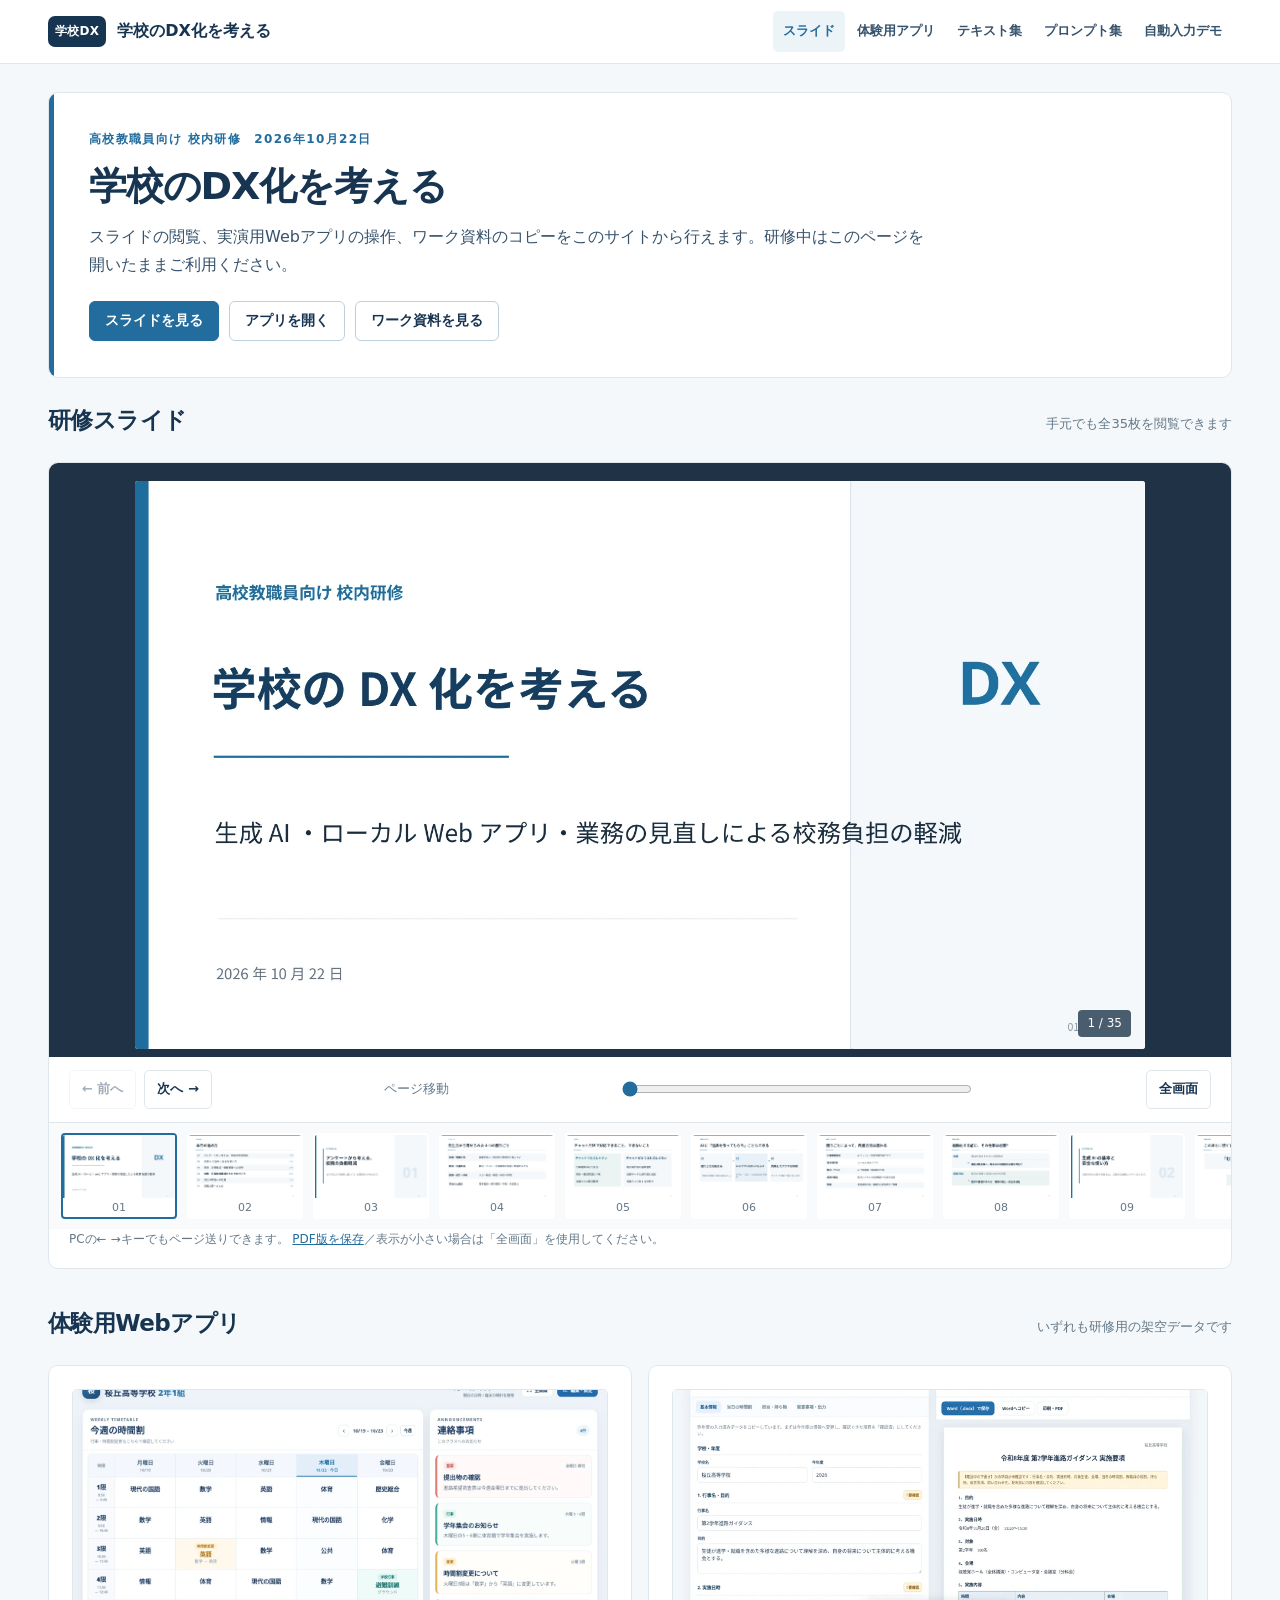
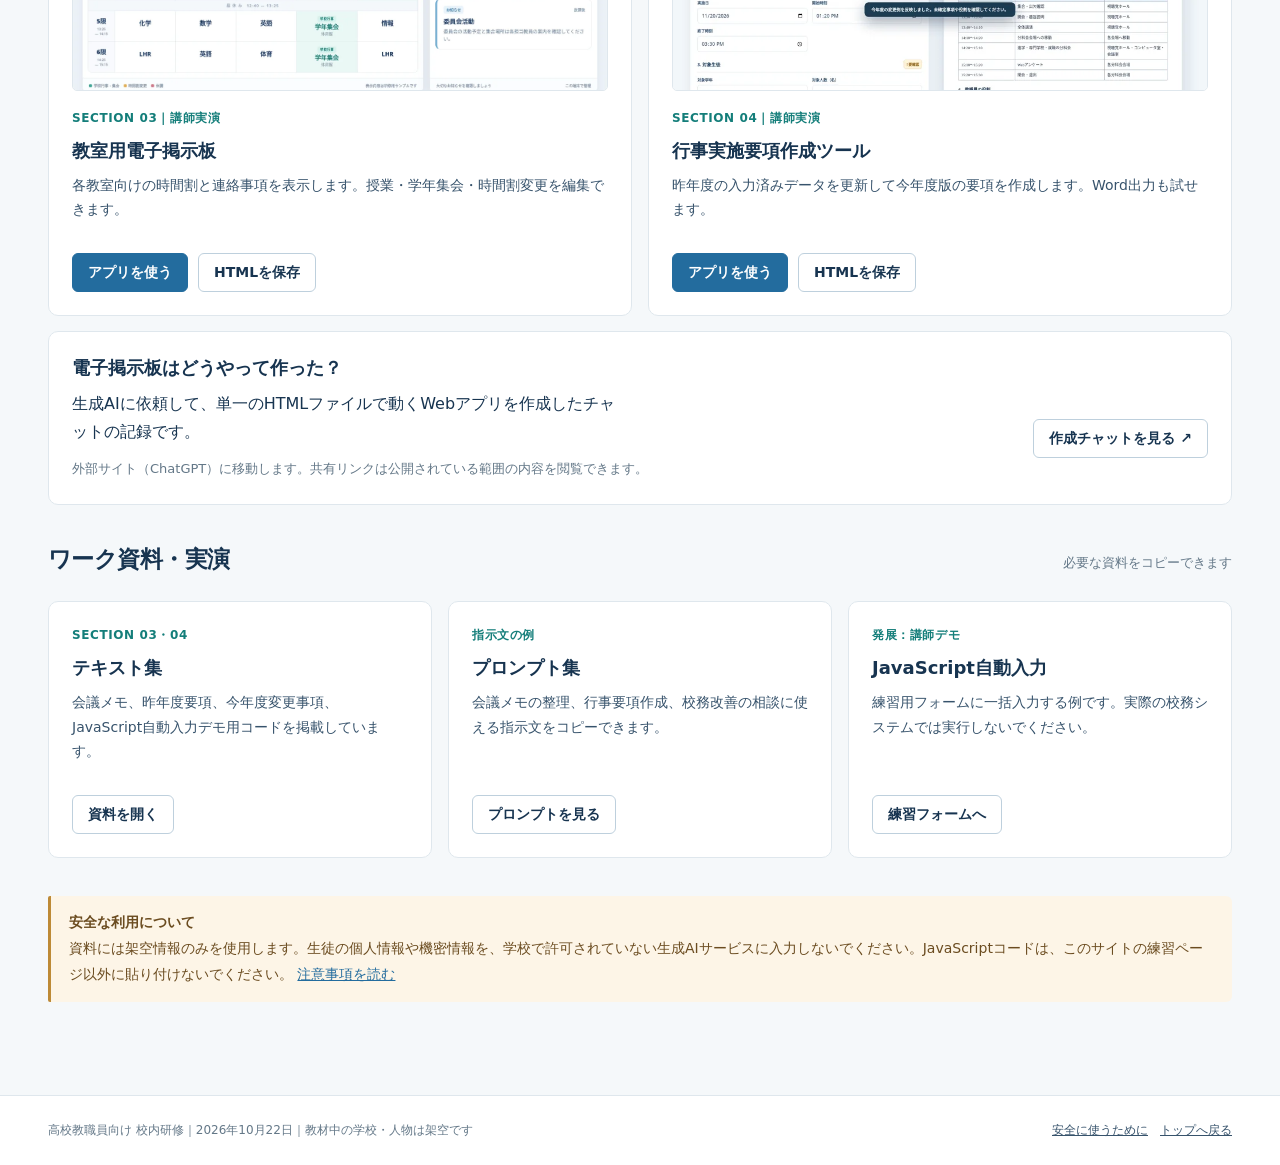
==== index.html @ 1e780a1a "Add files via upload" ====
<!doctype html><html lang="ja"><head><meta charset="UTF-8"><meta name="viewport" content="width=device-width, initial-scale=1"><title>研修ポータル｜学校のDX化を考える</title><meta name="description" content="学校のDX化を考える 校内研修の資料と体験用ツール"><link rel="stylesheet" href="assets/style.css"></head><body><header class="site-head"><div class="head-inner"><a class="brand" href="index.html"><span class="brand-mark">学校DX</span>学校のDX化を考える</a><nav class="global-nav" aria-label="サイトメニュー"><a href="index.html#slides" aria-current="page">スライド</a><a href="index.html#apps">体験用アプリ</a><a href="materials/texts.html">テキスト集</a><a href="materials/prompts.html">プロンプト集</a><a href="demos/auto-form.html">自動入力デモ</a></nav></div></header><main><section class="hero"><p class="eyebrow">高校教職員向け 校内研修　2026年10月22日</p><h1>学校のDX化を考える</h1><p class="lead">スライドの閲覧、実演用Webアプリの操作、ワーク資料のコピーをこのサイトから行えます。研修中はこのページを開いたままご利用ください。</p><div class="buttons"><a class="btn" href="#slides">スライドを見る</a><a class="btn secondary" href="#apps">アプリを開く</a><a class="btn secondary" href="materials/texts.html">ワーク資料を見る</a></div></section><section id="slides" class="section" style="margin-top:0"><div class="section-header"><h2>研修スライド</h2><p>手元でも全35枚を閲覧できます</p></div><div class="viewer"><div class="viewer-stage" id="viewer-stage"><div class="slide-shell"><img id="slide-image" src="slides/slide-01.webp" alt="研修スライド 1/35" width="1365" height="768"><span id="slide-count" class="slide-count">1 / 35</span></div></div><div class="viewer-controls"><div class="viewer-actions"><button type="button" id="prev-slide" aria-label="前のスライド">← 前へ</button><button type="button" id="next-slide" aria-label="次のスライド">次へ →</button></div><label for="slide-slider" class="muted">ページ移動</label><input id="slide-slider" type="range" min="1" max="35" value="1" aria-label="スライド番号"><div class="viewer-actions"><button type="button" id="fullscreen-slide">全画面</button></div></div><div class="thumb-tray" id="thumb-tray" aria-label="スライド一覧"></div><div class="viewer-meta">PCの← →キーでもページ送りできます。 <a href="downloads/研修スライド.pdf" download>PDF版を保存</a>／表示が小さい場合は「全画面」を使用してください。</div></div></section>
<section id="apps" class="section"><div class="section-header"><h2>体験用Webアプリ</h2><p>いずれも研修用の架空データです</p></div><div class="grid-2">
<article class="tile"><img src="assets/board.webp" alt="電子掲示板の画面例" loading="lazy"><span class="tag">SECTION 03｜講師実演</span><h3>教室用電子掲示板</h3><p>各教室向けの時間割と連絡事項を表示します。授業・学年集会・時間割変更を編集できます。</p><div class="buttons"><a class="btn" href="apps/board.html">アプリを使う</a><a class="btn secondary" href="apps/電子掲示板.html" download>HTMLを保存</a></div></article>
<article class="tile"><img src="assets/plan.webp" alt="行事実施要項作成ツールの画面例" loading="lazy"><span class="tag">SECTION 04｜講師実演</span><h3>行事実施要項作成ツール</h3><p>昨年度の入力済みデータを更新して今年度版の要項を作成します。Word出力も試せます。</p><div class="buttons"><a class="btn" href="apps/plan.html">アプリを使う</a><a class="btn secondary" href="apps/行事実施要項作成.html" download>HTMLを保存</a></div></article>
</div><div class="panel" style="margin-top:15px"><div class="split"><div><h3>電子掲示板はどうやって作った？</h3><p>生成AIに依頼して、単一のHTMLファイルで動くWebアプリを作成したチャットの記録です。</p></div><div class="buttons" style="justify-content:flex-end"><a class="btn secondary" href="https://chatgpt.com/share/6ad99d3b-70a0-83ee-8673-cad5994e71d2" target="_blank" rel="noopener noreferrer">作成チャットを見る ↗</a></div></div><p class="muted" style="margin-bottom:0">外部サイト（ChatGPT）に移動します。共有リンクは公開されている範囲の内容を閲覧できます。</p></div></section>
<section class="section" id="resources"><div class="section-header"><h2>ワーク資料・実演</h2><p>必要な資料をコピーできます</p></div><div class="grid-3"><article class="tile"><span class="tag">SECTION 03・04</span><h3>テキスト集</h3><p>会議メモ、昨年度要項、今年度変更事項、JavaScript自動入力デモ用コードを掲載しています。</p><div class="buttons"><a class="btn secondary" href="materials/texts.html">資料を開く</a></div></article><article class="tile"><span class="tag">指示文の例</span><h3>プロンプト集</h3><p>会議メモの整理、行事要項作成、校務改善の相談に使える指示文をコピーできます。</p><div class="buttons"><a class="btn secondary" href="materials/prompts.html">プロンプトを見る</a></div></article><article class="tile"><span class="tag">発展：講師デモ</span><h3>JavaScript自動入力</h3><p>練習用フォームに一括入力する例です。実際の校務システムでは実行しないでください。</p><div class="buttons"><a class="btn secondary" href="demos/auto-form.html">練習フォームへ</a></div></article></div></section>
<section class="section"><div class="note warning"><strong>安全な利用について</strong><br>資料には架空情報のみを使用します。生徒の個人情報や機密情報を、学校で許可されていない生成AIサービスに入力しないでください。JavaScriptコードは、このサイトの練習ページ以外に貼り付けないでください。 <a href="materials/safety.html">注意事項を読む</a></div></section></main><footer class="site-footer"><div class="footer-inner"><span>高校教職員向け 校内研修｜2026年10月22日｜教材中の学校・人物は架空です</span><div><a href="materials/safety.html">安全に使うために</a><a href="index.html">トップへ戻る</a></div></div></footer><script src="assets/site.js" defer></script></body></html>
---- assets/style.css ----
@charset "utf-8";
:root{--ink:#173450;--mid:#37536c;--blue:#236c9e;--accent:#277eaa;--teal:#147e7a;--bg:#f5f8fa;--paper:#fff;--muted:#647888;--stroke:#dfe7ed;--soft:#edf4f8;--gold:#a26b19;--warn:#fdf5e7;--shadow:0 8px 26px rgba(19,46,72,.055);font-family:"Yu Gothic UI","Hiragino Kaku Gothic ProN","Meiryo",system-ui,sans-serif}
*{box-sizing:border-box}html{scroll-behavior:smooth}body{margin:0;background:var(--bg);color:var(--ink);font-size:16px;line-height:1.75}a{color:var(--blue)}button,input,textarea,select{font:inherit}button,a{touch-action:manipulation}button{cursor:pointer}button:disabled{opacity:.4;cursor:default}a:focus-visible,button:focus-visible,input:focus-visible,textarea:focus-visible{outline:3px solid #61a5d3;outline-offset:3px}img{max-width:100%}
.site-head{background:#fff;border-bottom:1px solid var(--stroke);position:sticky;top:0;z-index:100}.head-inner{max-width:1240px;margin:auto;padding:11px 28px;display:flex;gap:20px;align-items:center;justify-content:space-between}.brand{color:var(--ink);text-decoration:none;display:flex;align-items:center;gap:11px;font-size:16px;font-weight:800;white-space:nowrap}.brand-mark{display:grid;place-items:center;background:var(--ink);color:white;border-radius:7px;padding:5px 7px;font-size:12px;letter-spacing:.02em}.global-nav{display:flex;gap:2px;align-items:center;flex-wrap:wrap}.global-nav a{color:var(--mid);text-decoration:none;font-size:13px;padding:9px 10px;border-radius:5px;font-weight:600}.global-nav a:hover,.global-nav a[aria-current="page"]{background:var(--soft);color:var(--blue)}
main{max-width:1240px;margin:0 auto;padding:28px 28px 68px}.eyebrow{font-size:12px;font-weight:800;letter-spacing:.11em;color:var(--blue);margin:0 0 10px}.hero{background:var(--paper);border:1px solid var(--stroke);border-radius:10px;padding:36px 40px;margin-bottom:26px;position:relative;overflow:hidden}.hero:before{position:absolute;content:"";left:0;top:0;bottom:0;width:5px;background:var(--blue)}h1{font-size:clamp(26px,3vw,38px);line-height:1.4;letter-spacing:-.03em;margin:0 0 10px;font-weight:800}h2{font-size:23px;letter-spacing:-.025em;line-height:1.4;margin:0 0 12px}h3{font-size:18px;line-height:1.45;margin:0 0 9px}p{margin:0 0 12px}.lead{font-size:16px;color:var(--mid);max-width:850px}.sublead{font-size:13px;color:var(--muted);margin-top:12px}.section{margin-top:38px;scroll-margin-top:85px}.section-header{display:flex;justify-content:space-between;gap:12px;align-items:baseline;margin-bottom:14px}.section-header p{margin:0;color:var(--muted);font-size:13px}.panel,.tile,.viewer{background:var(--paper);border:1px solid var(--stroke);border-radius:10px}.panel{padding:23px}.tile{padding:23px;display:flex;flex-direction:column;gap:9px}.tile p{color:var(--mid);font-size:14px;line-height:1.75}.tile .tag{color:var(--teal);font-size:12px;font-weight:800;letter-spacing:.05em}.tile h3{margin:0}.tile img{border:1px solid var(--stroke);aspect-ratio:16 / 9;object-fit:cover;border-radius:5px;margin-bottom:8px}.grid-2{display:grid;grid-template-columns:repeat(2,minmax(0,1fr));gap:16px}.grid-3{display:grid;grid-template-columns:repeat(3,minmax(0,1fr));gap:16px}.buttons{display:flex;gap:10px;align-items:center;flex-wrap:wrap;margin-top:auto;padding-top:10px}.btn{display:inline-flex;gap:7px;align-items:center;justify-content:center;text-decoration:none;font-size:14px;font-weight:700;background:var(--blue);border:1px solid var(--blue);color:#fff;padding:9px 15px;border-radius:6px;line-height:1.4}.btn:hover{background:#165781;color:white}.btn.secondary{background:white;border:1px solid #bed0dd;color:var(--ink)}.btn.secondary:hover{background:var(--soft)}.btn.quiet{background:var(--soft);border-color:var(--soft);color:var(--ink)}.btn.small{font-size:13px;padding:7px 11px}.text-link{font-size:14px;font-weight:700;color:var(--blue);text-underline-offset:3px}.muted{font-size:13px;color:var(--muted)}.note{background:#f0f5f8;border-left:3px solid var(--blue);padding:14px 18px;border-radius:2px 6px 6px 2px;color:var(--mid);font-size:14px;line-height:1.85}.note.warning{background:var(--warn);border-color:#bd8a36;color:#6b4c20}.split{display:flex;gap:22px;align-items:start}.split > *{flex:1;min-width:0}
.viewer{overflow:hidden}.viewer-stage{background:#203246;padding:18px 25px 8px;position:relative}.slide-shell{max-width:1010px;margin:auto;position:relative;aspect-ratio:16 / 9;background:white;display:grid;place-items:center;border-radius:3px;overflow:hidden}.slide-shell img{display:block;width:100%;height:100%;object-fit:contain}.slide-count{position:absolute;bottom:12px;right:14px;background:#1d3449c9;color:#fff;border-radius:4px;padding:3px 9px;font-size:12px;font-variant-numeric:tabular-nums}.viewer-controls{padding:13px 20px;display:flex;gap:10px;align-items:center;flex-wrap:wrap;justify-content:space-between}.viewer-actions{display:flex;gap:8px;align-items:center}.viewer-actions button{padding:7px 12px;border:1px solid var(--stroke);background:white;border-radius:5px;color:var(--ink);font-size:13px;font-weight:700}.viewer-actions button:hover{background:var(--soft)}.viewer-controls input[type=range]{flex:1;min-width:120px;max-width:350px;accent-color:var(--blue)}.thumb-tray{border-top:1px solid var(--stroke);background:#f8fafb;padding:10px 12px;display:flex;gap:10px;overflow-x:auto}.thumb-tray button{padding:0;background:white;border:2px solid transparent;min-width:116px;max-width:116px;border-radius:4px;overflow:hidden;color:var(--muted);font-size:11px}.thumb-tray button[aria-current="true"]{border-color:var(--blue)}.thumb-tray img{width:100%;aspect-ratio:16/9;object-fit:contain;display:block;background:white}.viewer-stage:fullscreen{display:flex;align-items:center;justify-content:center;background:#1d2c3d;padding:2vh}.viewer-stage:fullscreen .slide-shell{width:min(96vw,171vh);max-width:none}.viewer-stage:fullscreen .slide-count{font-size:16px}.viewer-meta{padding:0 20px 18px;font-size:12px;color:var(--muted)}
.breadcrumb{font-size:13px;color:var(--muted);margin-bottom:16px}.breadcrumb a{color:var(--mid)}.page-title{margin-bottom:22px}.page-title h1{font-size:31px}.page-title p{color:var(--mid)}.embedded-app{width:100%;height:75vh;min-height:650px;border:1px solid var(--stroke);border-radius:9px;background:white;display:block}.tool-toolbar{display:flex;justify-content:space-between;align-items:center;gap:12px;flex-wrap:wrap;margin-bottom:13px}.tool-toolbar p{color:var(--muted);font-size:13px;margin:0}.readbox{background:white;border:1px solid var(--stroke);border-radius:9px;padding:25px;margin:17px 0}.readbox h3{border-bottom:1px solid var(--stroke);padding-bottom:8px;margin-bottom:15px}.text-source{width:100%;white-space:pre-wrap;word-break:break-word;font:14px/1.9 "Yu Gothic UI","Hiragino Kaku Gothic ProN",Meiryo,system-ui,sans-serif;color:#243e56;background:#f7f9fb;border:1px solid #e4ebf0;border-radius:6px;padding:18px;margin:0;overflow-wrap:anywhere;tab-size:2}.text-source.code{font:13px/1.7 Consolas,"SFMono-Regular",monospace;color:#dbe9f4;background:#172938;border-color:#172938;overflow:auto;white-space:pre}.two-col-content{display:grid;grid-template-columns:190px minmax(0,1fr);gap:28px}.side-index{align-self:start;position:sticky;top:90px;padding:16px;border:1px solid var(--stroke);background:white;border-radius:7px}.side-index a{display:block;font-size:13px;padding:7px 0;color:var(--mid)}.mini-table{border-collapse:collapse;width:100%}.mini-table td,.mini-table th{text-align:left;border-bottom:1px solid var(--stroke);padding:9px 12px;font-size:14px}.mini-table th{background:#edf4f8;color:var(--ink)}.inline-label{display:inline-block;background:var(--soft);color:var(--blue);font-size:12px;font-weight:700;padding:3px 7px;border-radius:3px}.feedback{font-size:13px;color:var(--teal);min-height:1.5em}.form-grid{display:grid;grid-template-columns:1fr 1fr;gap:15px}.field{display:flex;flex-direction:column;gap:6px}.field.full{grid-column:1/-1}.field label{font-size:13px;font-weight:700;color:var(--mid)}input[type=text],input[type=date],textarea,select{width:100%;border:1px solid #c9d7e2;background:white;border-radius:6px;padding:11px;font-size:15px;color:var(--ink)}textarea{min-height:105px;resize:vertical}.site-footer{background:white;border-top:1px solid var(--stroke);margin-top:25px}.footer-inner{max-width:1240px;margin:auto;padding:24px 28px;display:flex;gap:12px;flex-wrap:wrap;align-items:center;justify-content:space-between;font-size:12px;color:var(--muted)}.footer-inner a{font-size:12px;color:var(--mid);margin-left:12px}
@media(max-width:1000px){.head-inner{flex-wrap:wrap;padding:10px 18px}.global-nav{width:100%;overflow-x:auto;flex-wrap:nowrap}.global-nav a{white-space:nowrap}.grid-3{grid-template-columns:repeat(2,minmax(0,1fr))}.two-col-content{grid-template-columns:1fr}.side-index{position:static;display:flex;gap:18px;overflow:auto;flex-wrap:wrap}.side-index a{white-space:nowrap}.embedded-app{min-height:600px}}
@media(max-width:650px){body{font-size:15px}main{padding:19px 14px 45px}.hero{padding:25px 23px}.grid-2,.grid-3,.form-grid{grid-template-columns:1fr}.split{flex-direction:column}.viewer-stage{padding:8px}.viewer-controls{padding:10px;gap:8px}.viewer-actions button{padding:6px 8px}.thumb-tray button{min-width:85px;max-width:85px}.tile,.panel,.readbox{padding:18px}.section-header{display:block}.embedded-app{height:75vh}.footer-inner{padding:20px 14px}}
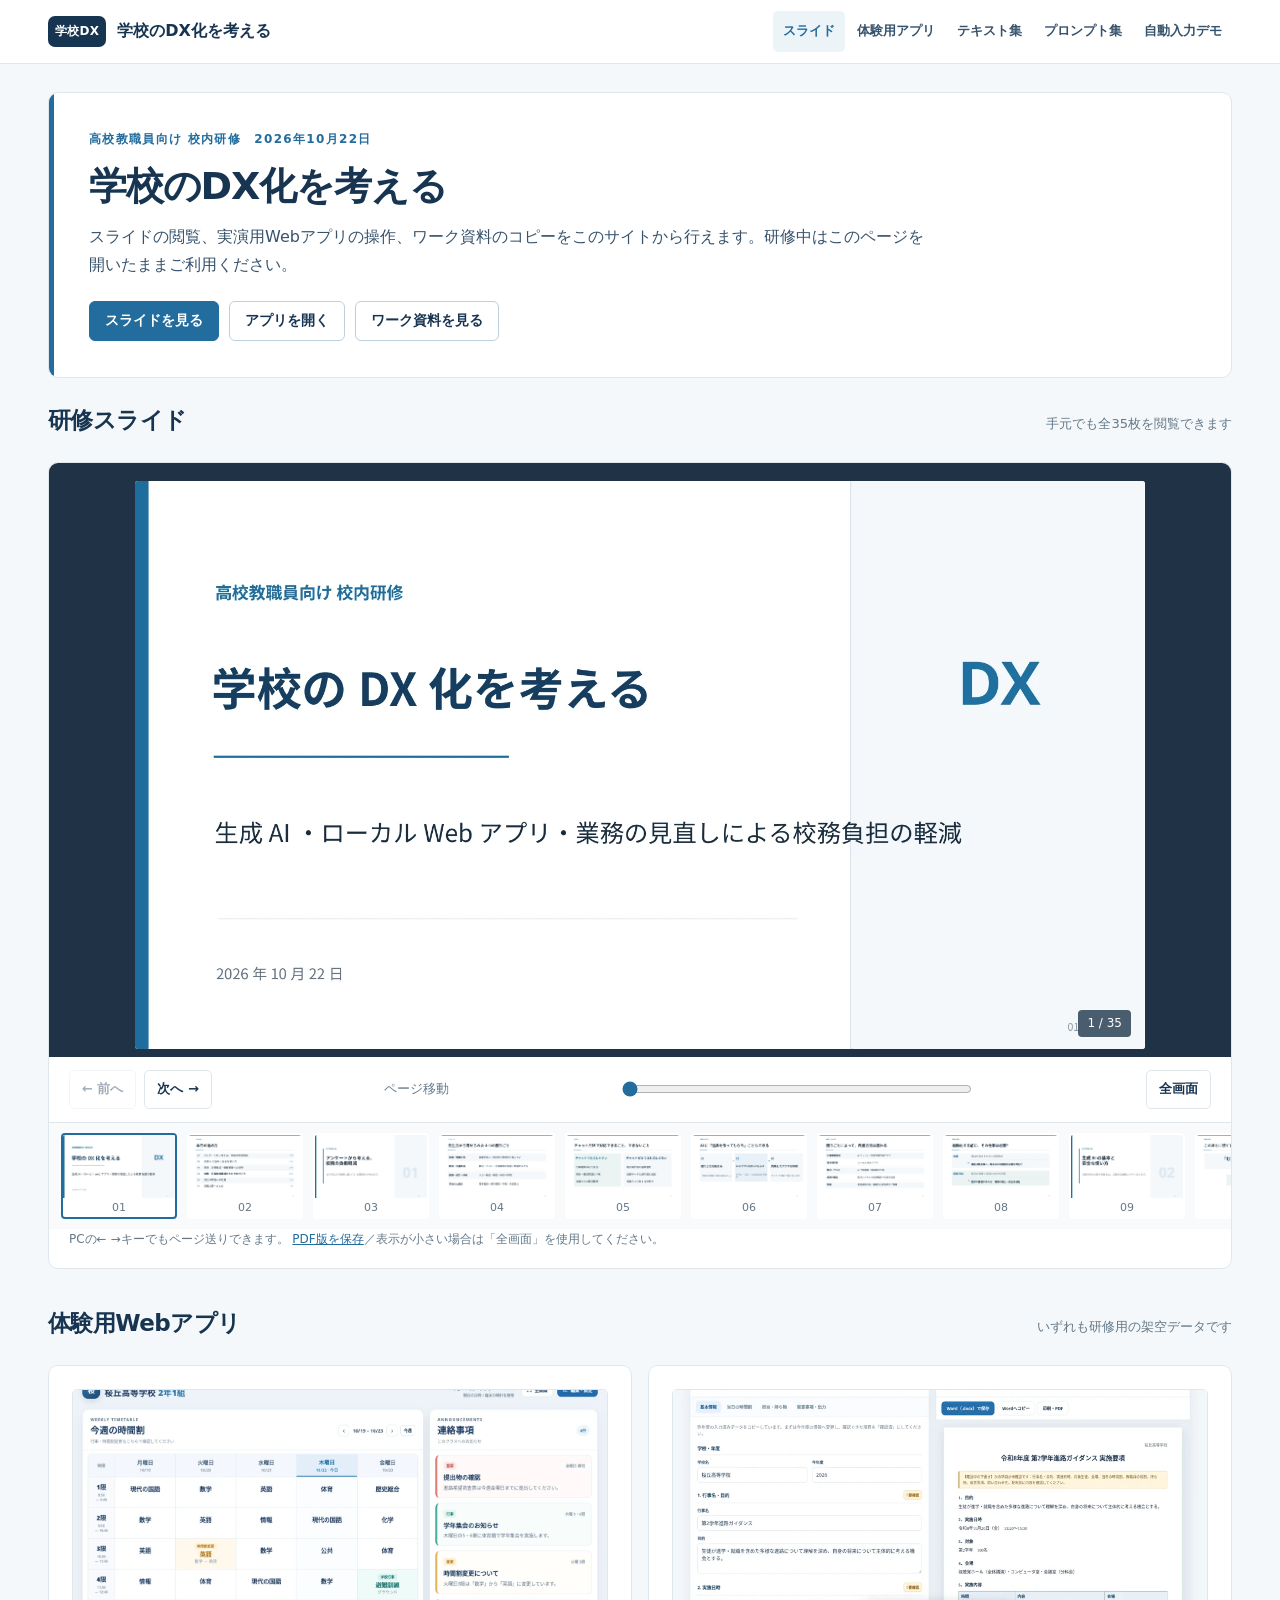
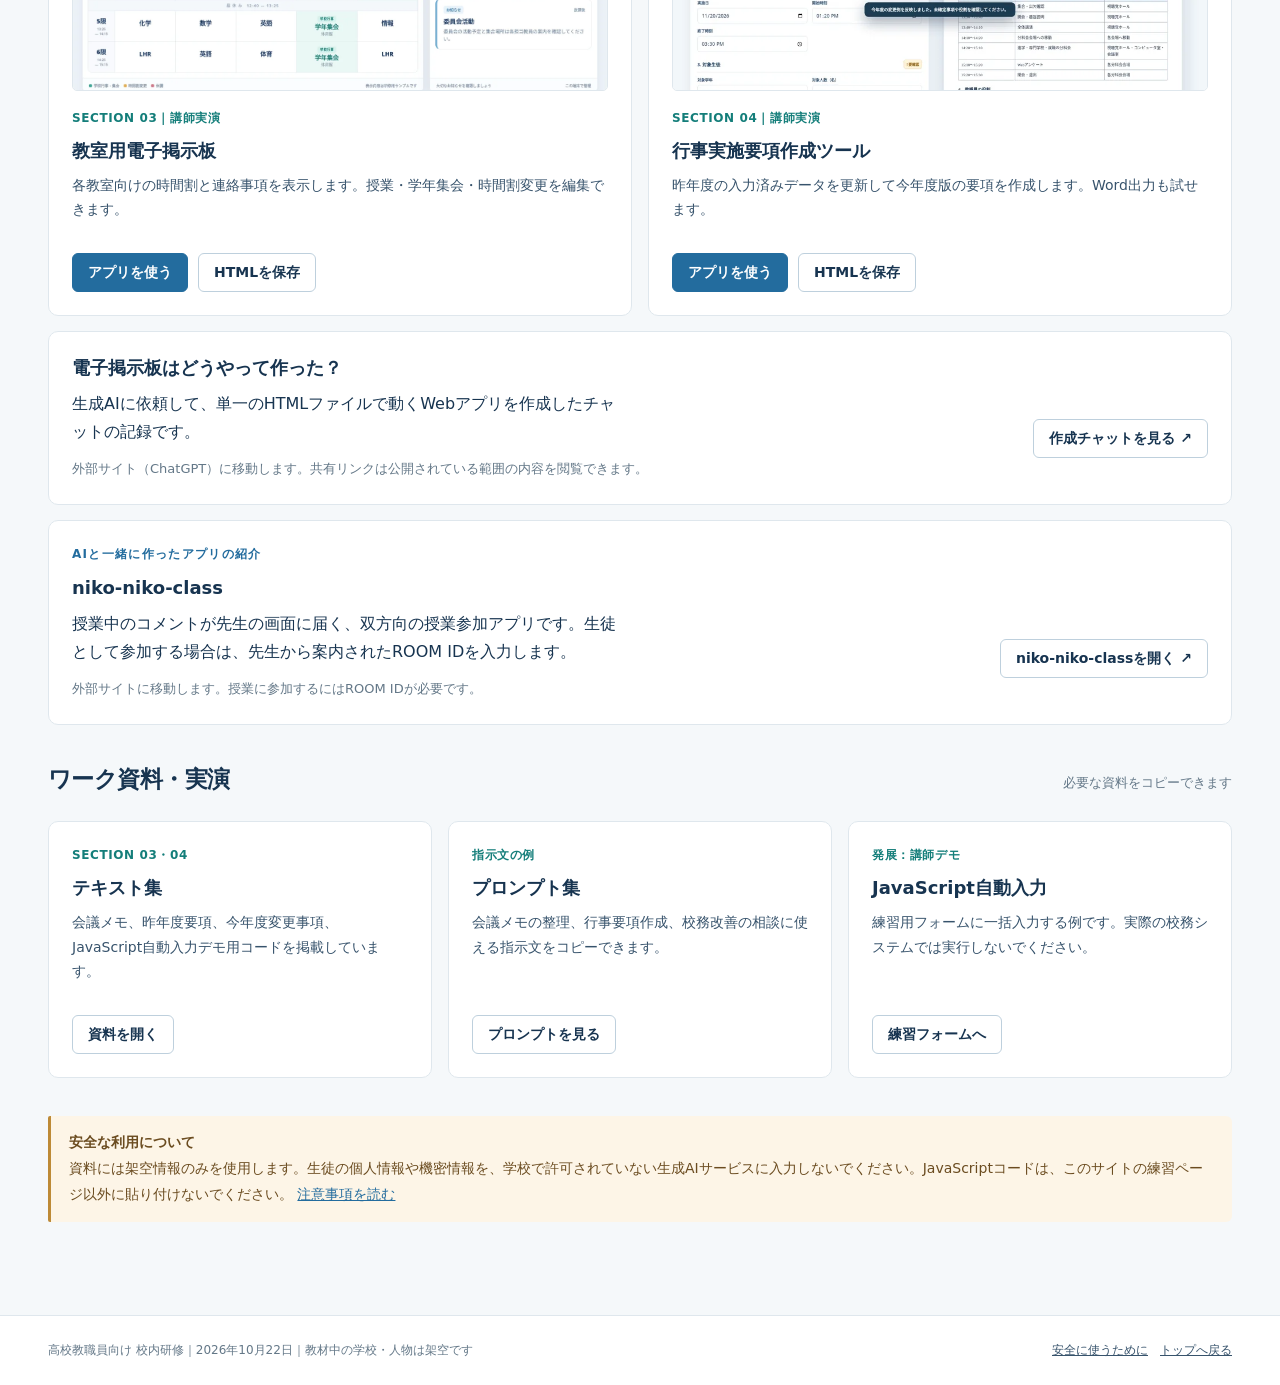
==== commit a5a67643: "Add files via upload" ====
--- a/index.html
+++ b/index.html
@@ -2,6 +2,6 @@
 <section id="apps" class="section"><div class="section-header"><h2>体験用Webアプリ</h2><p>いずれも研修用の架空データです</p></div><div class="grid-2">
 <article class="tile"><img src="assets/board.webp" alt="電子掲示板の画面例" loading="lazy"><span class="tag">SECTION 03｜講師実演</span><h3>教室用電子掲示板</h3><p>各教室向けの時間割と連絡事項を表示します。授業・学年集会・時間割変更を編集できます。</p><div class="buttons"><a class="btn" href="apps/board.html">アプリを使う</a><a class="btn secondary" href="apps/電子掲示板.html" download>HTMLを保存</a></div></article>
 <article class="tile"><img src="assets/plan.webp" alt="行事実施要項作成ツールの画面例" loading="lazy"><span class="tag">SECTION 04｜講師実演</span><h3>行事実施要項作成ツール</h3><p>昨年度の入力済みデータを更新して今年度版の要項を作成します。Word出力も試せます。</p><div class="buttons"><a class="btn" href="apps/plan.html">アプリを使う</a><a class="btn secondary" href="apps/行事実施要項作成.html" download>HTMLを保存</a></div></article>
-</div><div class="panel" style="margin-top:15px"><div class="split"><div><h3>電子掲示板はどうやって作った？</h3><p>生成AIに依頼して、単一のHTMLファイルで動くWebアプリを作成したチャットの記録です。</p></div><div class="buttons" style="justify-content:flex-end"><a class="btn secondary" href="https://chatgpt.com/share/6ad99d3b-70a0-83ee-8673-cad5994e71d2" target="_blank" rel="noopener noreferrer">作成チャットを見る ↗</a></div></div><p class="muted" style="margin-bottom:0">外部サイト（ChatGPT）に移動します。共有リンクは公開されている範囲の内容を閲覧できます。</p></div></section>
+</div><div class="panel" style="margin-top:15px"><div class="split"><div><h3>電子掲示板はどうやって作った？</h3><p>生成AIに依頼して、単一のHTMLファイルで動くWebアプリを作成したチャットの記録です。</p></div><div class="buttons" style="justify-content:flex-end"><a class="btn secondary" href="https://chatgpt.com/share/6ad99d3b-70a0-83ee-8673-cad5994e71d2" target="_blank" rel="noopener noreferrer">作成チャットを見る ↗</a></div></div><p class="muted" style="margin-bottom:0">外部サイト（ChatGPT）に移動します。共有リンクは公開されている範囲の内容を閲覧できます。</p></div><div class="panel" id="niko-niko-class" style="margin-top:15px"><div class="split"><div><p class="eyebrow">AIと一緒に作ったアプリの紹介</p><h3>niko-niko-class</h3><p>授業中のコメントが先生の画面に届く、双方向の授業参加アプリです。生徒として参加する場合は、先生から案内されたROOM IDを入力します。</p></div><div class="buttons" style="justify-content:flex-end"><a class="btn secondary" href="https://niko-niko-class.k-nonaka.chatgpt.site/" target="_blank" rel="noopener noreferrer">niko-niko-classを開く ↗</a></div></div><p class="muted" style="margin-bottom:0">外部サイトに移動します。授業に参加するにはROOM IDが必要です。</p></div></section>
 <section class="section" id="resources"><div class="section-header"><h2>ワーク資料・実演</h2><p>必要な資料をコピーできます</p></div><div class="grid-3"><article class="tile"><span class="tag">SECTION 03・04</span><h3>テキスト集</h3><p>会議メモ、昨年度要項、今年度変更事項、JavaScript自動入力デモ用コードを掲載しています。</p><div class="buttons"><a class="btn secondary" href="materials/texts.html">資料を開く</a></div></article><article class="tile"><span class="tag">指示文の例</span><h3>プロンプト集</h3><p>会議メモの整理、行事要項作成、校務改善の相談に使える指示文をコピーできます。</p><div class="buttons"><a class="btn secondary" href="materials/prompts.html">プロンプトを見る</a></div></article><article class="tile"><span class="tag">発展：講師デモ</span><h3>JavaScript自動入力</h3><p>練習用フォームに一括入力する例です。実際の校務システムでは実行しないでください。</p><div class="buttons"><a class="btn secondary" href="demos/auto-form.html">練習フォームへ</a></div></article></div></section>
 <section class="section"><div class="note warning"><strong>安全な利用について</strong><br>資料には架空情報のみを使用します。生徒の個人情報や機密情報を、学校で許可されていない生成AIサービスに入力しないでください。JavaScriptコードは、このサイトの練習ページ以外に貼り付けないでください。 <a href="materials/safety.html">注意事項を読む</a></div></section></main><footer class="site-footer"><div class="footer-inner"><span>高校教職員向け 校内研修｜2026年10月22日｜教材中の学校・人物は架空です</span><div><a href="materials/safety.html">安全に使うために</a><a href="index.html">トップへ戻る</a></div></div></footer><script src="assets/site.js" defer></script></body></html>
